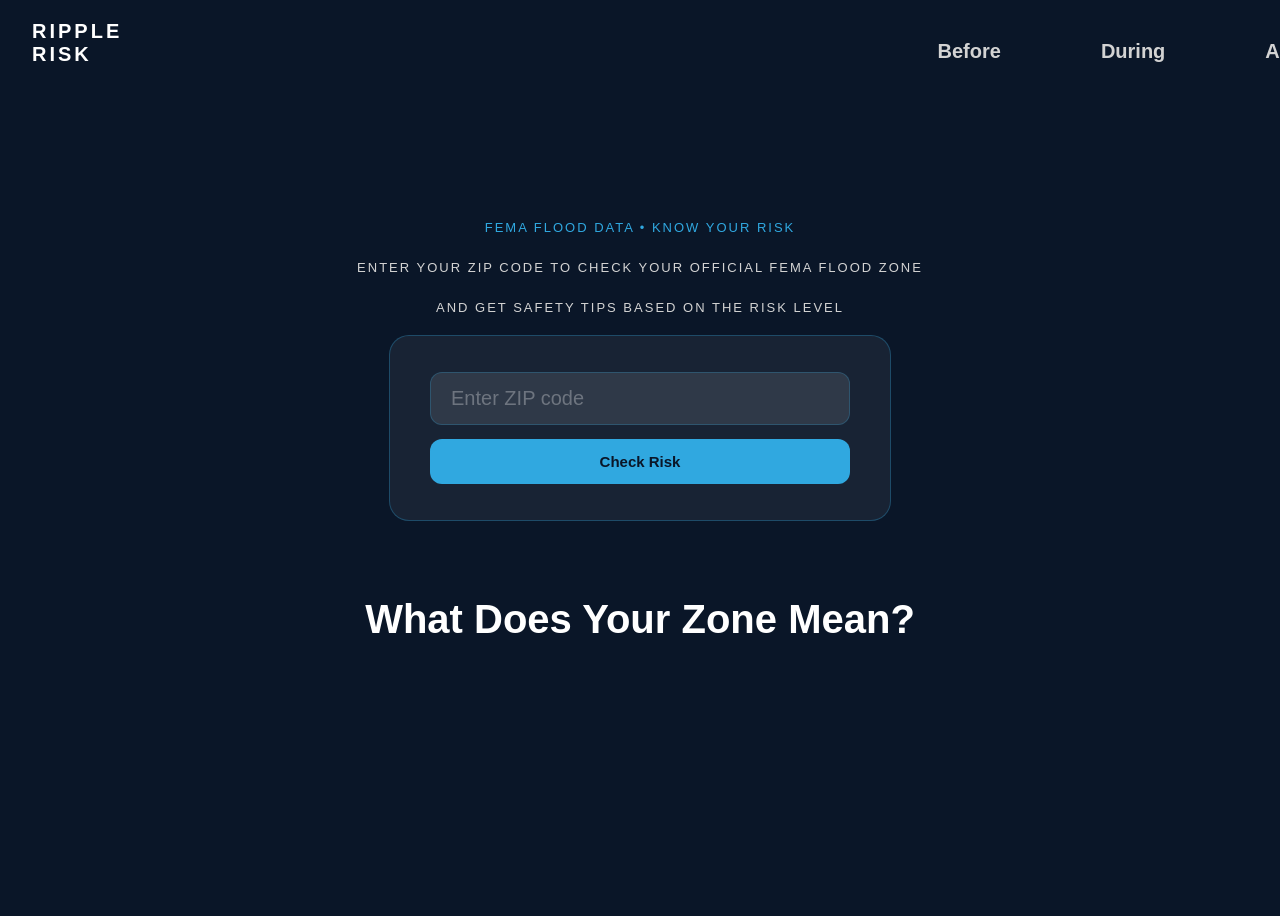
==== index.html @ e886c28c "Add files via upload" ====
<!-- 
This program is the landing/starting page of the Ripple Risk website! It contains the webpage title, a background of a ripple, and
a textbox for the user to enter their zipcode to check their risk of living in a flood prone zone.  
-->
<!doctype html>
<html lang="en">
<head>
    <meta charset="utf-8" />
    <link rel="stylesheet" href="index.css" />
    <title>Ripple Risk - Flood Zone Checker!</title>
</head>
<body>
    
   <nav>
    <p id="logo">Ripple Risk</p>
    <ul id="pages">
      <li><a href="beforeFlood.html">Before</a></li>
      <li><a href="duringFlood.html">During</a></li>
      <li><a href="afterFlood.html">After</a></li>
    </ul>
   </nav>

    <p>FEMA Flood Data • Know Your Risk</p>
    <p id="info1">Enter your zip code to check your official FEMA flood zone</p>
    <p id="info2">and get safety tips based on the risk level</p>

    <div id="input-box">
        <input
            id="enterZip"
            type="text"
            placeholder="Enter ZIP code"
        />

        <button id="continue">
            Check Risk
        </button>
    </div>

    <p id="result"></p>

    <h1 id = "header1"> What Does Your Zone Mean? </h1>
    <h2></h2>

    <script src="index.js"></script>
</body>
</html>
---- index.css ----
/* ── PAGE ── */
body {
    background-color: rgb(10,22,40);
    font-family: Arial, sans-serif;
    color: white;
    display: flex;
    flex-direction: column;
    align-items: center;
    justify-content: center;
    min-height: 100vh; 
}
nav {
    position: fixed;
    top: 0;
    left: 0;
    width: 100%;
    padding: 20px 32px;
    display: flex;
}

#logo {
    color: white;
    font-size: 20px;
    font-weight: bold;
    letter-spacing: 3px;
    margin: 0;
}

#pages {
    display: flex;
    color: lightgray;
    font-size: 20px;
    font-weight: bold;
    margin-left: 770px;    
    list-style: none;
    gap: 100px;
}

#pages a {
    color: lightgray;
    text-decoration: none;
    white-space: nowrap;/* removes underline */
}

#pages a:hover {
    color: rgb(48, 168, 224);
}
/* ── TAGLINE TEXT ── */
p {
    color: rgb(48, 168, 224);
    font-family: Arial, sans-serif;
    letter-spacing: 2px;
    font-size: 13px;
    text-transform: uppercase;
    margin-bottom: 12px;
}

#info1, #info2{
    color: lightgrey;
}

#info2{
    margin-bottom: 20px;
}
/* ── INPUT BOX CONTAINER ── */
#input-box {
    background: rgba(255, 255, 255, 0.06);
    border: 1px solid rgba(46, 168, 224, 0.3);
    border-radius: 20px;
    padding: 36px 40px;
    display: flex;
    flex-direction: column;
    gap: 14px;
    width: 100%;
    max-width: 420px;
}/* ── ZIP INPUT ── */
#enterZip {
    background: rgba(255, 255, 255, 0.1);
    border: 1px solid rgba(46, 168, 224, 0.25);
    border-radius: 12px;
    padding: 14px 20px;
    font-size: 20px;
    color: white;
}

#enterZip::placeholder {
    color: rgba(255, 255, 255, 0.3);
}

#enterZip:focus {
    border-color: rgb(48, 168, 224);
    background: rgba(46, 168, 224, 0.08);
}/* ── BUTTON ── */
#continue {
    background: rgb(48, 168, 224);
    border: none;
    border-radius: 12px;
    padding: 14px;
    font-size: 15px;
    font-weight: bold;
    color: rgb(10,22,40);
}

#continue:hover {
    background: rgb(128, 212, 248);
}/* ── RESULT TEXT ── */
#result {
    margin-top: 24px;
    font-size: 16px;
    color: rgb(128, 212, 248);
    letter-spacing: 1px;
}

#header1 {
    margin-top: 40px;
    font-size: 40px;
}
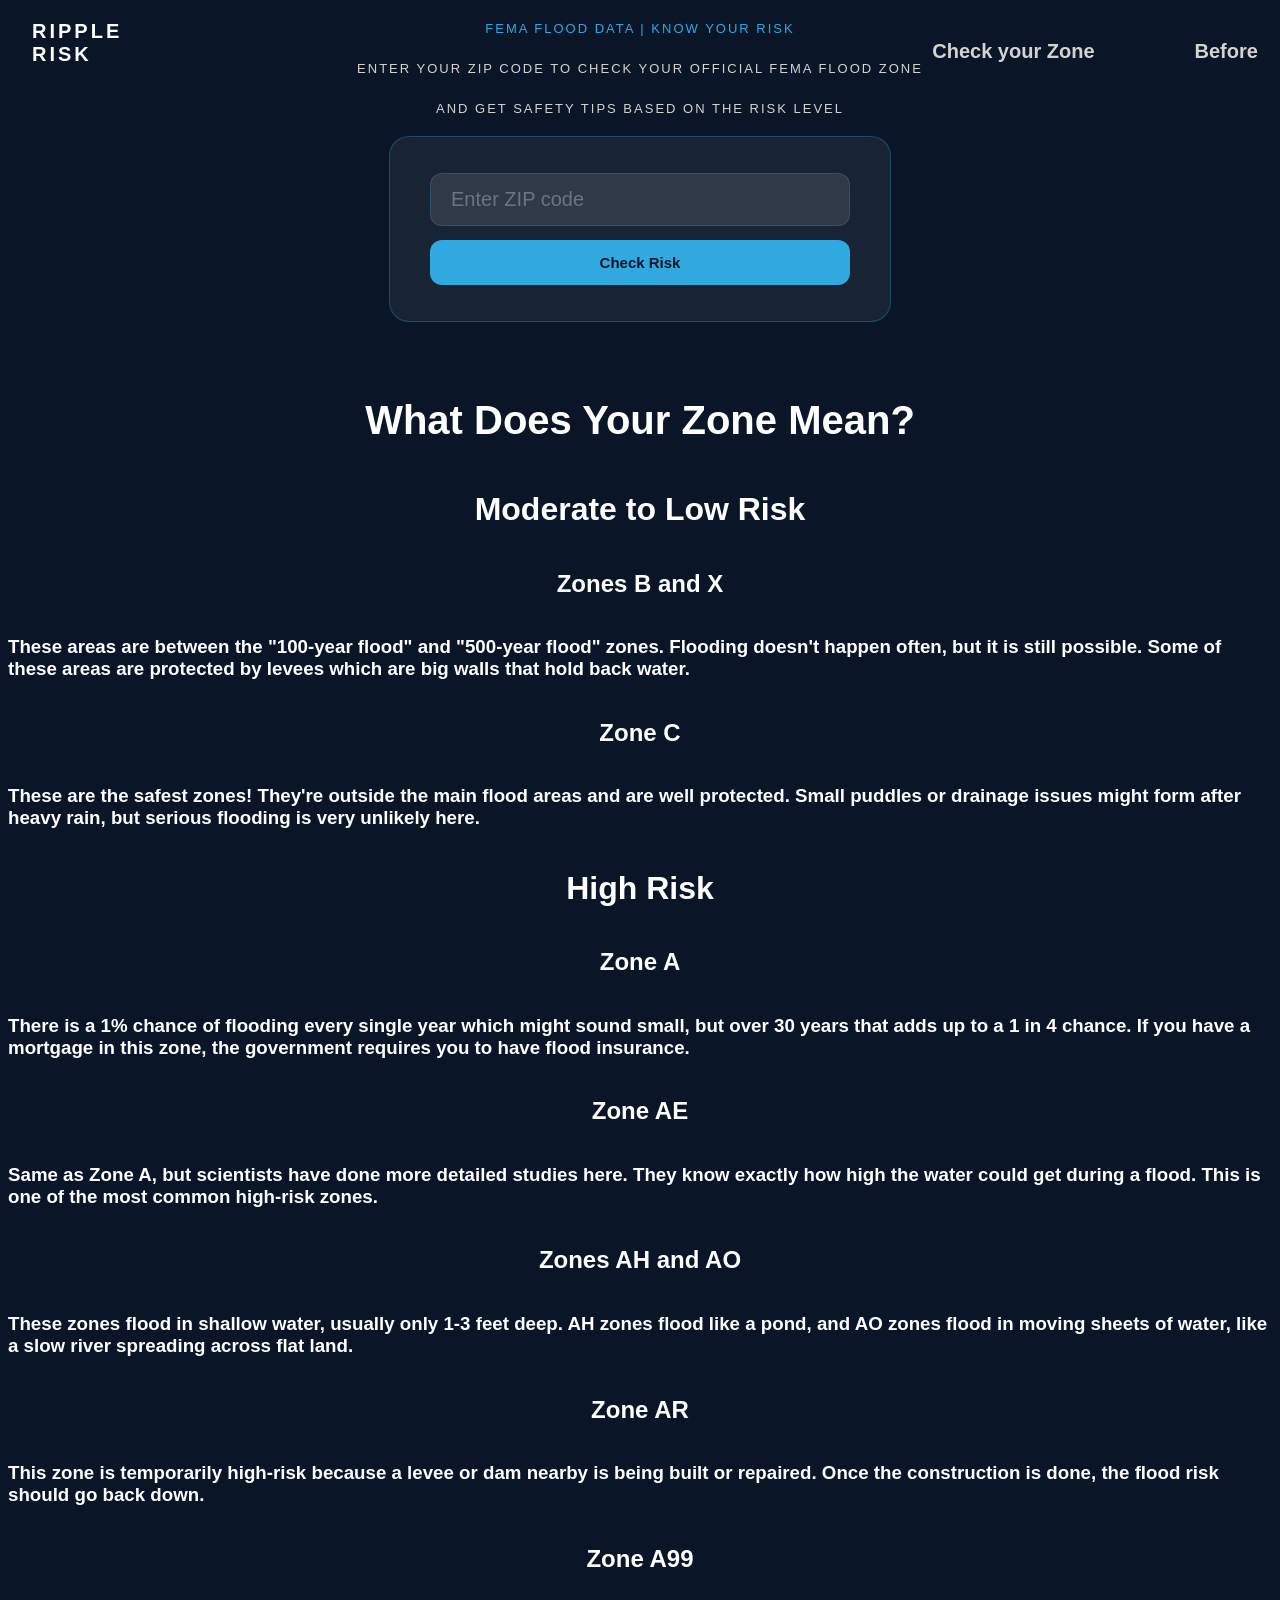
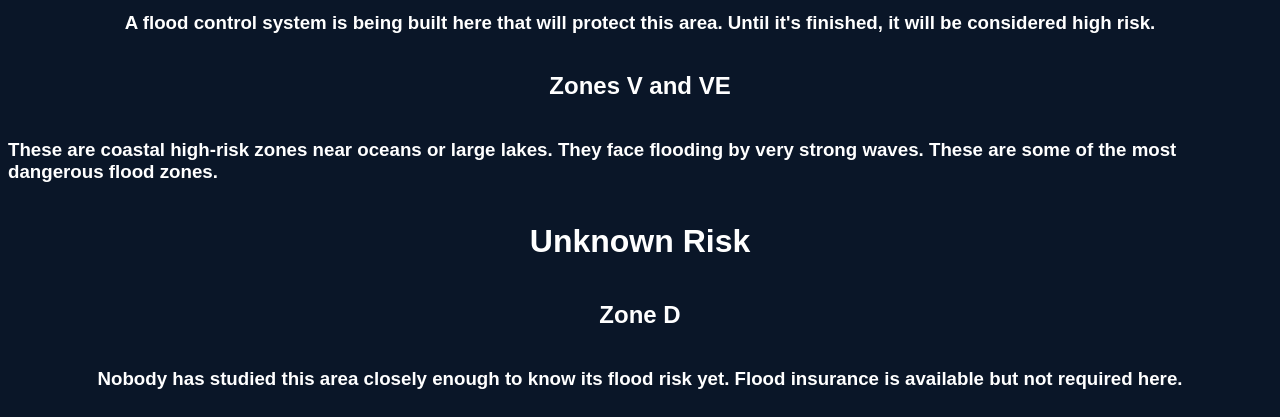
==== commit 8d437593: "Add files via upload" ====
--- a/index.html
+++ b/index.html
@@ -1,46 +1,115 @@
 <!-- 
-This program is the landing/starting page of the Ripple Risk website! It contains the webpage title, a background of a ripple, and
-a textbox for the user to enter their zipcode to check their risk of living in a flood prone zone.  
+This program is the landing/starting page of the Ripple Risk website! It contains the webpage title, a textbox for the user
+to input their zip code, and information underneath that explains what each floodzone means. 
 -->
 <!doctype html>
 <html lang="en">
-<head>
+  <head>
     <meta charset="utf-8" />
     <link rel="stylesheet" href="index.css" />
     <title>Ripple Risk - Flood Zone Checker!</title>
-</head>
-<body>
-    
-   <nav>
-    <p id="logo">Ripple Risk</p>
-    <ul id="pages">
-      <li><a href="beforeFlood.html">Before</a></li>
-      <li><a href="duringFlood.html">During</a></li>
-      <li><a href="afterFlood.html">After</a></li>
-    </ul>
-   </nav>
+  </head>
+  <body>
 
-    <p>FEMA Flood Data • Know Your Risk</p>
+    <!-- Creating the nav bar where the user can go to the home page or the before/during/after flood info pages. I 
+     created an unordered list and then removed the bullet points with CSS -->
+    <nav>
+      <p id="logo">Ripple Risk</p>
+      <ul id="pages">
+        <li><a href="index.html">Check your Zone</a></li>
+        <li><a href="beforeFlood.html">Before</a></li>
+        <li><a href="duringFlood.html">During</a></li>
+        <li><a href="afterFlood.html">After</a></li>
+      </ul>
+    </nav>
+
+    <p id="intro">FEMA Flood Data | Know Your Risk</p>
     <p id="info1">Enter your zip code to check your official FEMA flood zone</p>
     <p id="info2">and get safety tips based on the risk level</p>
 
+    <!-- Input box for the user to check the impact of their zip code -->
     <div id="input-box">
-        <input
-            id="enterZip"
-            type="text"
-            placeholder="Enter ZIP code"
-        />
-
-        <button id="continue">
-            Check Risk
-        </button>
+      <input id="enterZip" type="text" placeholder="Enter ZIP code" />
+      <button id="continue">Check Risk</button>
     </div>
 
     <p id="result"></p>
 
-    <h1 id = "header1"> What Does Your Zone Mean? </h1>
-    <h2></h2>
+    <h1 id="header1">What Does Your Zone Mean?</h1>
+
+    <!--I got this information from https://jobs.utah.gov/housing/environmentalreview/docs/femafloodzone.pdf and 
+    https://www.floodprice.com/fema-flood-zone-map?gad_source=1&gad_campaignid=23437009863&gbraid=0AAAAABmG_CsrdzfqfO_-E_Sug8MnjM1pd&gclid=CjwKCAjwhe3OBhABEiwA6392zEYU9qC9S8eri6dWLvVSN1hoxQPoRFEEbZM_vHU1Kg5L9bBgOnl4axoCqnEQAvD_BwE
+    -->
+
+    <h1 id="moderateToLow">Moderate to Low Risk</h1>
+
+    <h2>Zones B and X</h2>
+    <h3>
+      These areas are between the "100-year flood" and "500-year flood" zones.
+      Flooding doesn't happen often, but it is still possible. Some of
+      these areas are protected by levees which are big walls that hold back water.
+    </h3>
+
+    <h2>Zone C</h2>
+    <h3>
+      These are the safest zones! They're outside the main flood areas and are
+      well protected. Small puddles or drainage issues might form after
+      heavy rain, but serious flooding is very unlikely here.
+    </h3>
+
+    <h1 id="highRisk">High Risk</h1>
+
+    <h2>Zone A</h2>
+    <h3>
+      There is a 1% chance of flooding every single year which might sound
+      small, but over 30 years that adds up to a 1 in 4 chance. If you have a
+      mortgage in this zone, the government requires you to have flood
+      insurance.
+    </h3>
+
+    <h2>Zone AE</h2>
+    <h3>
+      Same as Zone A, but scientists have done more detailed studies here. They
+      know exactly how high the water could get during a flood. This is one of
+      the most common high-risk zones.
+    </h3>
+
+    <h2>Zones AH and AO</h2>
+    <h3>
+      These zones flood in shallow water, usually only 1-3 feet deep. AH
+      zones flood like a pond, and AO zones flood in moving sheets of water,
+      like a slow river spreading across flat land.
+    </h3>
+
+    <h2>Zone AR</h2>
+    <h3>
+      This zone is temporarily high-risk because a levee or dam nearby is being
+      built or repaired. Once the construction is done, the flood risk should go
+      back down.
+    </h3>
+
+    <h2>Zone A99</h2>
+    <h3>
+      A flood control system is being built here that will protect
+      this area. Until it's finished, it will be considered high
+      risk.
+    </h3>
+
+    <h2>Zones V and VE</h2>
+    <h3>
+      These are coastal high-risk zones near oceans or large lakes. They face
+      flooding by very strong waves. These are some of the most
+      dangerous flood zones.
+    </h3>
+
+    <h1 id="undetermined">Unknown Risk</h1>
+
+    <h2>Zone D</h2>
+    <h3>
+      Nobody has studied this area closely enough to know its flood risk yet. Flood insurance
+      is available but not required here.
+    </h3>
 
     <script src="index.js"></script>
-</body>
-</html>+  </body>
+</html>
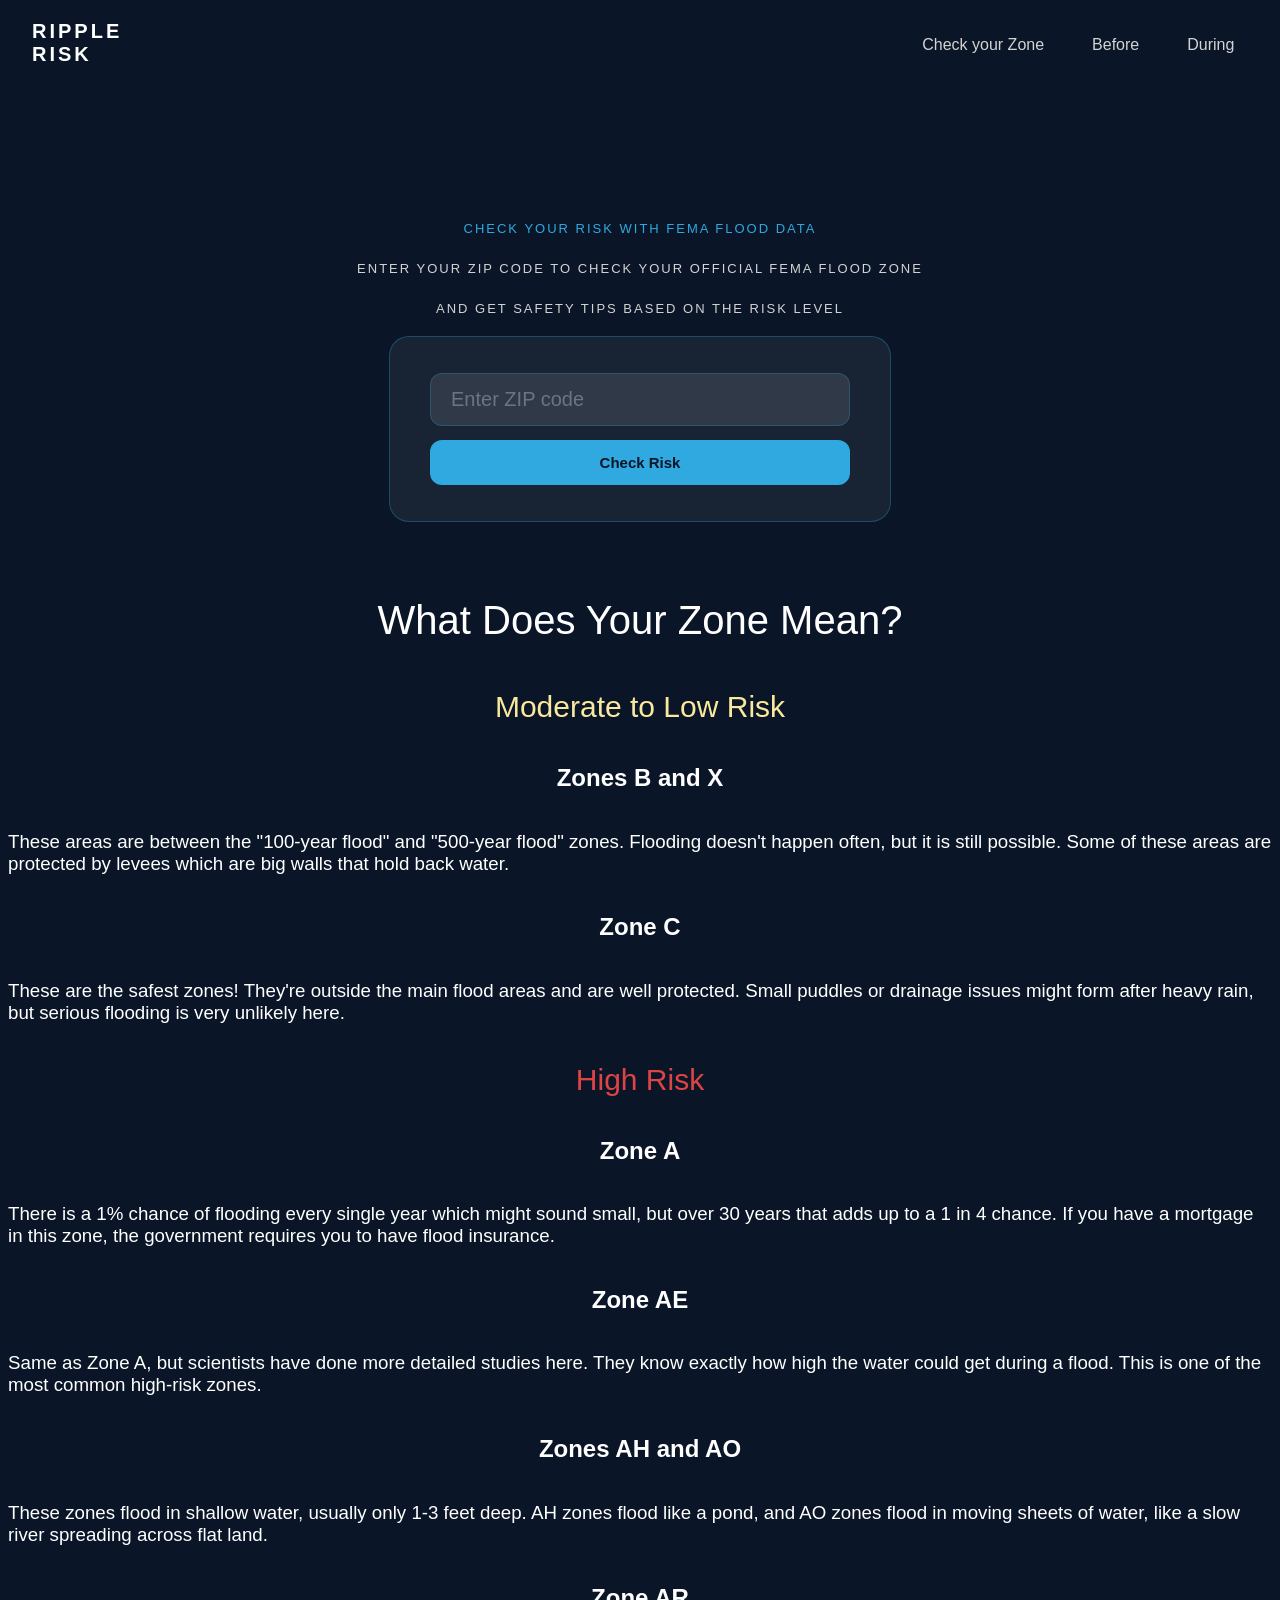
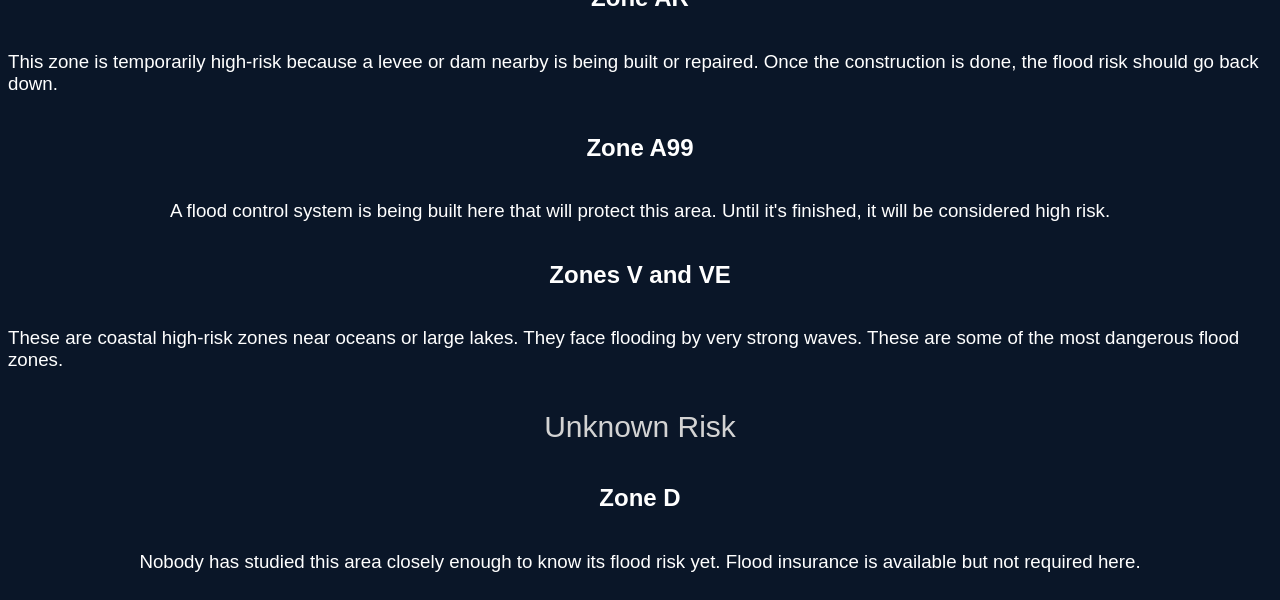
==== commit 9a14121f: "Add files via upload" ====
--- a/index.html
+++ b/index.html
@@ -23,7 +23,7 @@
       </ul>
     </nav>
 
-    <p id="intro">FEMA Flood Data | Know Your Risk</p>
+    <p id="intro">Check Your Risk With FEMA Flood Data</p>
     <p id="info1">Enter your zip code to check your official FEMA flood zone</p>
     <p id="info2">and get safety tips based on the risk level</p>
 
--- a/index.css
+++ b/index.css
@@ -1,4 +1,6 @@
-/* ── PAGE ── */
+/* This program controls the styling for the home page */
+
+/* Background */
 body {
     background-color: rgb(10,22,40);
     font-family: Arial, sans-serif;
@@ -9,6 +11,8 @@
     justify-content: center;
     min-height: 100vh; 
 }
+
+/* Top nav bar */
 nav {
     position: fixed;
     top: 0;
@@ -16,8 +20,10 @@
     width: 100%;
     padding: 20px 32px;
     display: flex;
+    background-color: rgb(10, 22, 40);
 }
 
+/* Top left title of the page */
 #logo {
     color: white;
     font-size: 20px;
@@ -26,26 +32,29 @@
     margin: 0;
 }
 
+/* Overall nav bar content (before, during, after pages) */
 #pages {
     display: flex;
-    color: lightgray;
-    font-size: 20px;
-    font-weight: bold;
-    margin-left: 770px;    
+    margin-left: auto;
     list-style: none;
-    gap: 100px;
+    gap: 48px;
+    padding: 0;
+    margin-left: 800px; 
 }
 
+/* Specific to each nav bar page */
 #pages a {
     color: lightgray;
     text-decoration: none;
-    white-space: nowrap;/* removes underline */
+    white-space: nowrap;
 }
 
+/* When the user hovers over a nav bar option, it turns light blue */
 #pages a:hover {
     color: rgb(48, 168, 224);
 }
-/* ── TAGLINE TEXT ── */
+
+/* All info before "What does my zone mean" section */
 p {
     color: rgb(48, 168, 224);
     font-family: Arial, sans-serif;
@@ -55,14 +64,23 @@
     margin-bottom: 12px;
 }
 
+/* Controls first sentence, "FEMA Flood Data | Know Your Risk" */
+#intro{
+    padding-top: 200px;
+}
+
+/* Controls second sentence, "Enter your zip code to check your official FEMA flood zone
+and get safety tips based on the risk level */
 #info1, #info2{
     color: lightgrey;
 }
 
+/* Adds space between "What does my zone mean" section and zone calculator section */
 #info2{
     margin-bottom: 20px;
 }
-/* ── INPUT BOX CONTAINER ── */
+
+/* Controls input and zip input box */
 #input-box {
     background: rgba(255, 255, 255, 0.06);
     border: 1px solid rgba(46, 168, 224, 0.3);
@@ -73,7 +91,7 @@
     gap: 14px;
     width: 100%;
     max-width: 420px;
-}/* ── ZIP INPUT ── */
+}
 #enterZip {
     background: rgba(255, 255, 255, 0.1);
     border: 1px solid rgba(46, 168, 224, 0.25);
@@ -90,7 +108,7 @@
 #enterZip:focus {
     border-color: rgb(48, 168, 224);
     background: rgba(46, 168, 224, 0.08);
-}/* ── BUTTON ── */
+}
 #continue {
     background: rgb(48, 168, 224);
     border: none;
@@ -103,7 +121,9 @@
 
 #continue:hover {
     background: rgb(128, 212, 248);
-}/* ── RESULT TEXT ── */
+}
+
+/* Controls result sentence */
 #result {
     margin-top: 24px;
     font-size: 16px;
@@ -111,7 +131,33 @@
     letter-spacing: 1px;
 }
 
+
+h1{
+    font-weight: 100;
+    font-size: 30px;
+    text-align: left;
+    margin-left: 0px;
+}
+
 #header1 {
     margin-top: 40px;
     font-size: 40px;
-}+}
+
+#moderateToLow{
+    color: rgb(249, 232, 157);
+}
+
+#highRisk{
+    color: rgb(221, 68, 68);
+}
+
+#undetermined {
+    color: lightgray;
+}
+
+h3{
+    font-weight: lighter;
+    text-align: left;
+}
+
